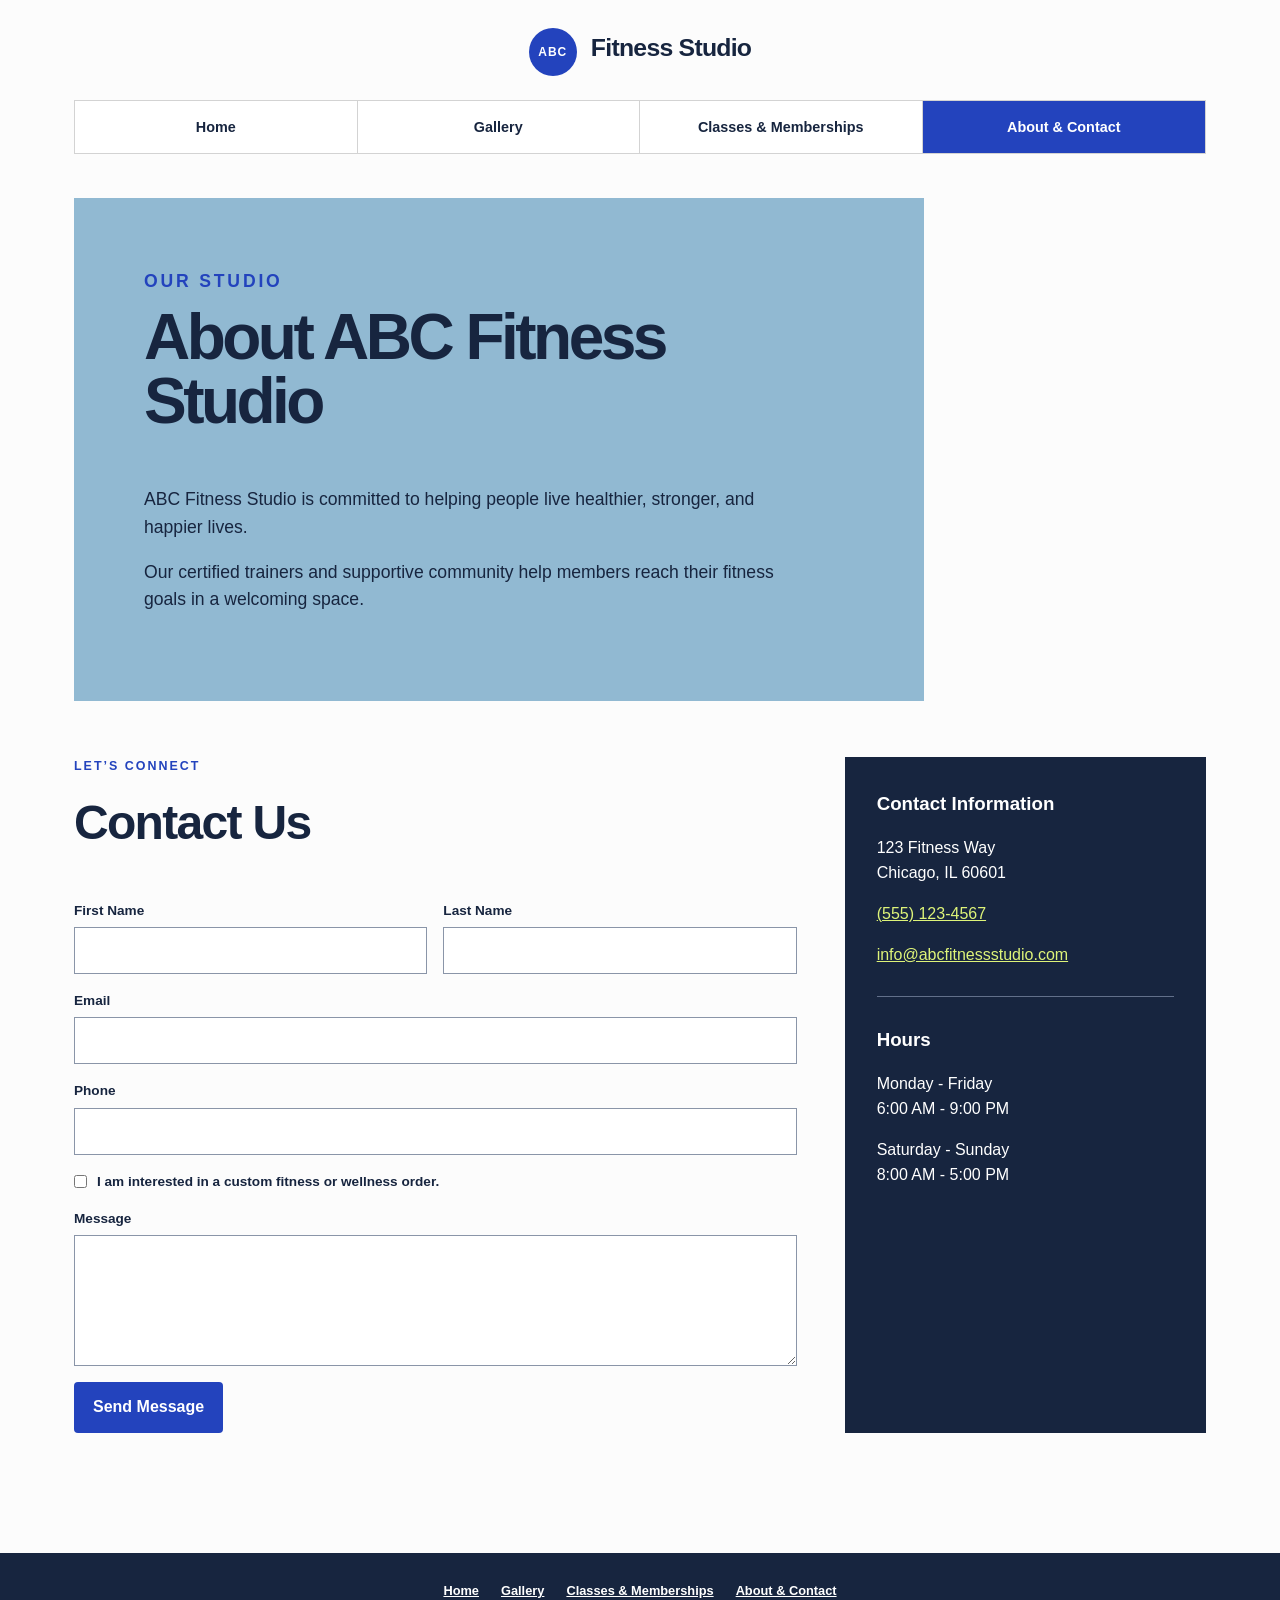
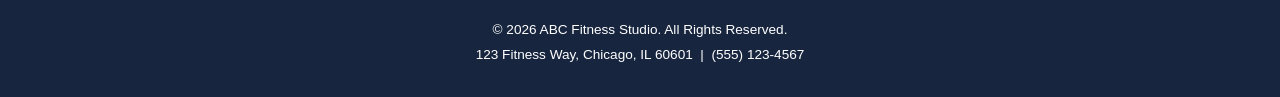
==== about.html @ ac671748 "Refresh deployed gallery assets" ====
<!DOCTYPE html>
<html lang="en">
<head>
    <meta charset="UTF-8">
    <meta name="viewport" content="width=device-width, initial-scale=1.0">
    <title>ABC Fitness Studio | About &amp; Contact</title>
    <link rel="stylesheet" href="css/styles.css?v=20260708-2">
</head>
<body>
<header class="site-header">
    <a class="brand" href="index.html" aria-label="ABC Fitness Studio home"><span class="brand-mark">ABC</span> Fitness Studio</a>
    <nav aria-label="Main navigation"><a href="index.html">Home</a><a href="gallery.html">Gallery</a><a href="memberships.html">Classes &amp; Memberships</a><a class="active" href="about.html">About &amp; Contact</a></nav>
</header>
<main>
    <section class="about-intro">
        <p class="eyebrow">Our studio</p><h1>About ABC Fitness Studio</h1>
        <p>ABC Fitness Studio is committed to helping people live healthier, stronger, and happier lives.</p>
        <p>Our certified trainers and supportive community help members reach their fitness goals in a welcoming space.</p>
    </section>
    <section class="contact-section" aria-labelledby="contact-title">
        <div>
            <p class="eyebrow">Let’s connect</p><h2 id="contact-title">Contact Us</h2>
            <form action="#" method="post">
                <div class="form-row"><label>First Name<input type="text" name="first-name" autocomplete="given-name" required></label><label>Last Name<input type="text" name="last-name" autocomplete="family-name" required></label></div>
                <label>Email<input type="email" name="email" autocomplete="email" required></label>
                <label>Phone<input type="tel" name="phone" autocomplete="tel"></label>
                <label class="checkbox-label"><input type="checkbox" name="custom-order"> I am interested in a custom fitness or wellness order.</label>
                <label>Message<textarea name="message" rows="5" required></textarea></label>
                <button type="submit">Send Message</button>
            </form>
        </div>
        <aside class="contact-card"><h3>Contact Information</h3><p>123 Fitness Way<br>Chicago, IL 60601</p><p><a href="tel:+15551234567">(555) 123-4567</a></p><p><a href="mailto:info@abcfitnessstudio.com">info@abcfitnessstudio.com</a></p><hr><h3>Hours</h3><p>Monday - Friday<br>6:00 AM - 9:00 PM</p><p>Saturday - Sunday<br>8:00 AM - 5:00 PM</p></aside>
    </section>
</main>
<footer><nav class="footer-nav" aria-label="Footer navigation"><a href="index.html">Home</a><a href="gallery.html">Gallery</a><a href="memberships.html">Classes &amp; Memberships</a><a href="about.html">About &amp; Contact</a></nav><p>&copy; 2026 ABC Fitness Studio. All Rights Reserved.</p><p>123 Fitness Way, Chicago, IL 60601 &nbsp;|&nbsp; (555) 123-4567</p></footer>
</body>
</html>
---- css/styles.css ----
:root { --ink:#17253f; --blue:#2343bd; --sky:#91b9d2; --lime:#def479; --paper:#fcfcfc; --line:#d3d3d3; }
* { box-sizing:border-box; }
html { scroll-behavior:smooth; }
body { margin:0; color:var(--ink); background:var(--paper); font-family:Arial, Helvetica, sans-serif; line-height:1.55; }
a { color:inherit; }
.site-header { max-width:1180px; margin:auto; padding:28px 24px 0; }
.brand { display:block; width:max-content; margin:0 auto 24px; text-decoration:none; font-size:1.55rem; font-weight:800; letter-spacing:-.03em; }
.brand-mark { display:inline-grid; place-items:center; width:48px; height:48px; margin-right:8px; color:white; background:var(--blue); border-radius:50%; font-size:.75rem; letter-spacing:.08em; }
nav { display:grid; grid-template-columns:repeat(4,1fr); border:1px solid var(--line); background:white; }
nav a { display:grid; place-items:center; min-height:52px; padding:8px; text-align:center; text-decoration:none; font-size:.9rem; font-weight:700; border-right:1px solid var(--line); }
nav a:last-child { border-right:0; }
nav a:hover, nav a:focus-visible, nav a.active { color:white; background:var(--blue); }
main { max-width:1180px; margin:auto; padding:44px 24px 64px; }
section { margin-bottom:56px; }
h1,h2,h3,p { margin-top:0; }
h1 { font-size:clamp(2.4rem,6vw,5.3rem); line-height:1; letter-spacing:-.055em; }
h2 { font-size:clamp(1.7rem,3vw,2.5rem); letter-spacing:-.035em; }
.eyebrow { margin-bottom:10px; color:var(--blue); font-size:.78rem; font-weight:800; letter-spacing:.16em; text-transform:uppercase; }
.hero { min-height:510px; padding:72px clamp(28px,8vw,100px); background:linear-gradient(135deg,var(--ink),#244474); color:white; border-radius:0 0 80px 0; }
.hero .eyebrow { color:var(--lime); }.hero p { max-width:620px; font-size:1.08rem; }.hero h1 { max-width:800px; }
.button,button { display:inline-block; border:0; border-radius:4px; padding:13px 19px; color:white; background:var(--blue); font:inherit; font-weight:800; text-decoration:none; cursor:pointer; }
.button { margin-top:10px; background:var(--lime); color:var(--ink); }
button:hover,button:focus-visible,.button:hover,.button:focus-visible { filter:brightness(.9); transform:translateY(-1px); }
.section-heading { max-width:650px; margin-bottom:28px; }
.service-grid { display:grid; grid-template-columns:repeat(3,1fr); gap:18px; }
.service-grid article { min-height:210px; padding:26px; background:white; border:1px solid var(--line); border-top:5px solid var(--blue); }
.service-icon { display:block; margin-bottom:28px; color:var(--blue); font-weight:900; }
.gallery-section>p:nth-of-type(2) { max-width:590px; margin-bottom:36px; }
table { width:100%; border-collapse:separate; border-spacing:16px; table-layout:fixed; }
td { padding:24px; vertical-align:top; background:white; border:1px solid var(--line); }
.product-grid td { text-align:center; }.product-grid h2 { font-size:1.05rem; }.product-grid img { width:100%; aspect-ratio:4/3; object-fit:cover; margin:8px 0 16px; background:#eef2f7; }
.class-grid td { text-align:center; }.class-grid h3 { min-height:48px; }.class-grid button { margin-top:12px; }
.memberships-section { padding-top:48px; border-top:1px solid var(--line); }.memberships-section>h2 { text-align:center; }
.plan-grid td { position:relative; padding-bottom:82px; }.plan-grid td:nth-child(2) { border:3px solid var(--blue); }.plan-grid button { position:absolute; bottom:24px; left:24px; right:24px; width:calc(100% - 48px); }.plan-grid li { margin-bottom:8px; }
.benefits { padding:28px; background:var(--lime); }.benefits h2 { font-size:1.5rem; }.benefits ul { columns:2; }
.about-intro { max-width:850px; padding:70px; background:var(--sky); }.about-intro p { max-width:660px; font-size:1.1rem; }.about-intro h1 { font-size:clamp(2.5rem,5vw,4.5rem); }
.contact-section { display:grid; grid-template-columns:2fr 1fr; gap:48px; }.contact-section h2 { font-size:3rem; }
form label { display:block; margin-bottom:16px; font-size:.85rem; font-weight:800; }.form-row { display:grid; grid-template-columns:1fr 1fr; gap:16px; }
input,textarea { display:block; width:100%; margin-top:6px; padding:12px; color:var(--ink); background:white; border:1px solid #8a95a8; font:inherit; }.contact-card { padding:32px; background:var(--ink); color:white; }.contact-card a { color:var(--lime); }.contact-card hr { margin:28px 0; border:0; border-top:1px solid #62708a; }
.checkbox-label { display:flex; align-items:center; gap:10px; }.checkbox-label input { width:auto; margin:0; }
footer { padding:28px 20px; text-align:center; color:white; background:var(--ink); font-size:.85rem; } footer p { margin:4px; }.footer-nav { display:flex; justify-content:center; gap:22px; max-width:720px; margin:0 auto 18px; border:0; background:transparent; }.footer-nav a { min-height:auto; padding:0; border:0; color:white; font-size:.8rem; text-decoration:underline; }.footer-nav a:hover,.footer-nav a:focus-visible { color:var(--lime); background:transparent; }
@media (max-width:760px) {
    .site-header { padding-inline:14px; } nav { grid-template-columns:1fr 1fr; } nav a:nth-child(2) { border-right:0; } nav a:nth-child(-n+2) { border-bottom:1px solid var(--line); }
    main { padding-inline:14px; }.hero { padding:54px 26px; border-radius:0 0 45px 0; }.service-grid { grid-template-columns:1fr 1fr; }
    table,tbody,tr,td { display:block; }.product-grid tr,.class-grid tr { display:grid; grid-template-columns:1fr 1fr; }.product-grid td,.class-grid td { margin:8px; }.plan-grid td { margin-bottom:16px; }
    .contact-section { grid-template-columns:1fr; }.about-intro { padding:42px 25px; }.benefits ul { columns:1; }
    .footer-nav { display:flex; flex-wrap:wrap; grid-template-columns:none; }.footer-nav a,.footer-nav a:nth-child(-n+2) { border:0; }
}
@media (max-width:480px) { .service-grid,.product-grid tr,.class-grid tr,.form-row { grid-template-columns:1fr; } .brand { font-size:1.25rem; } }
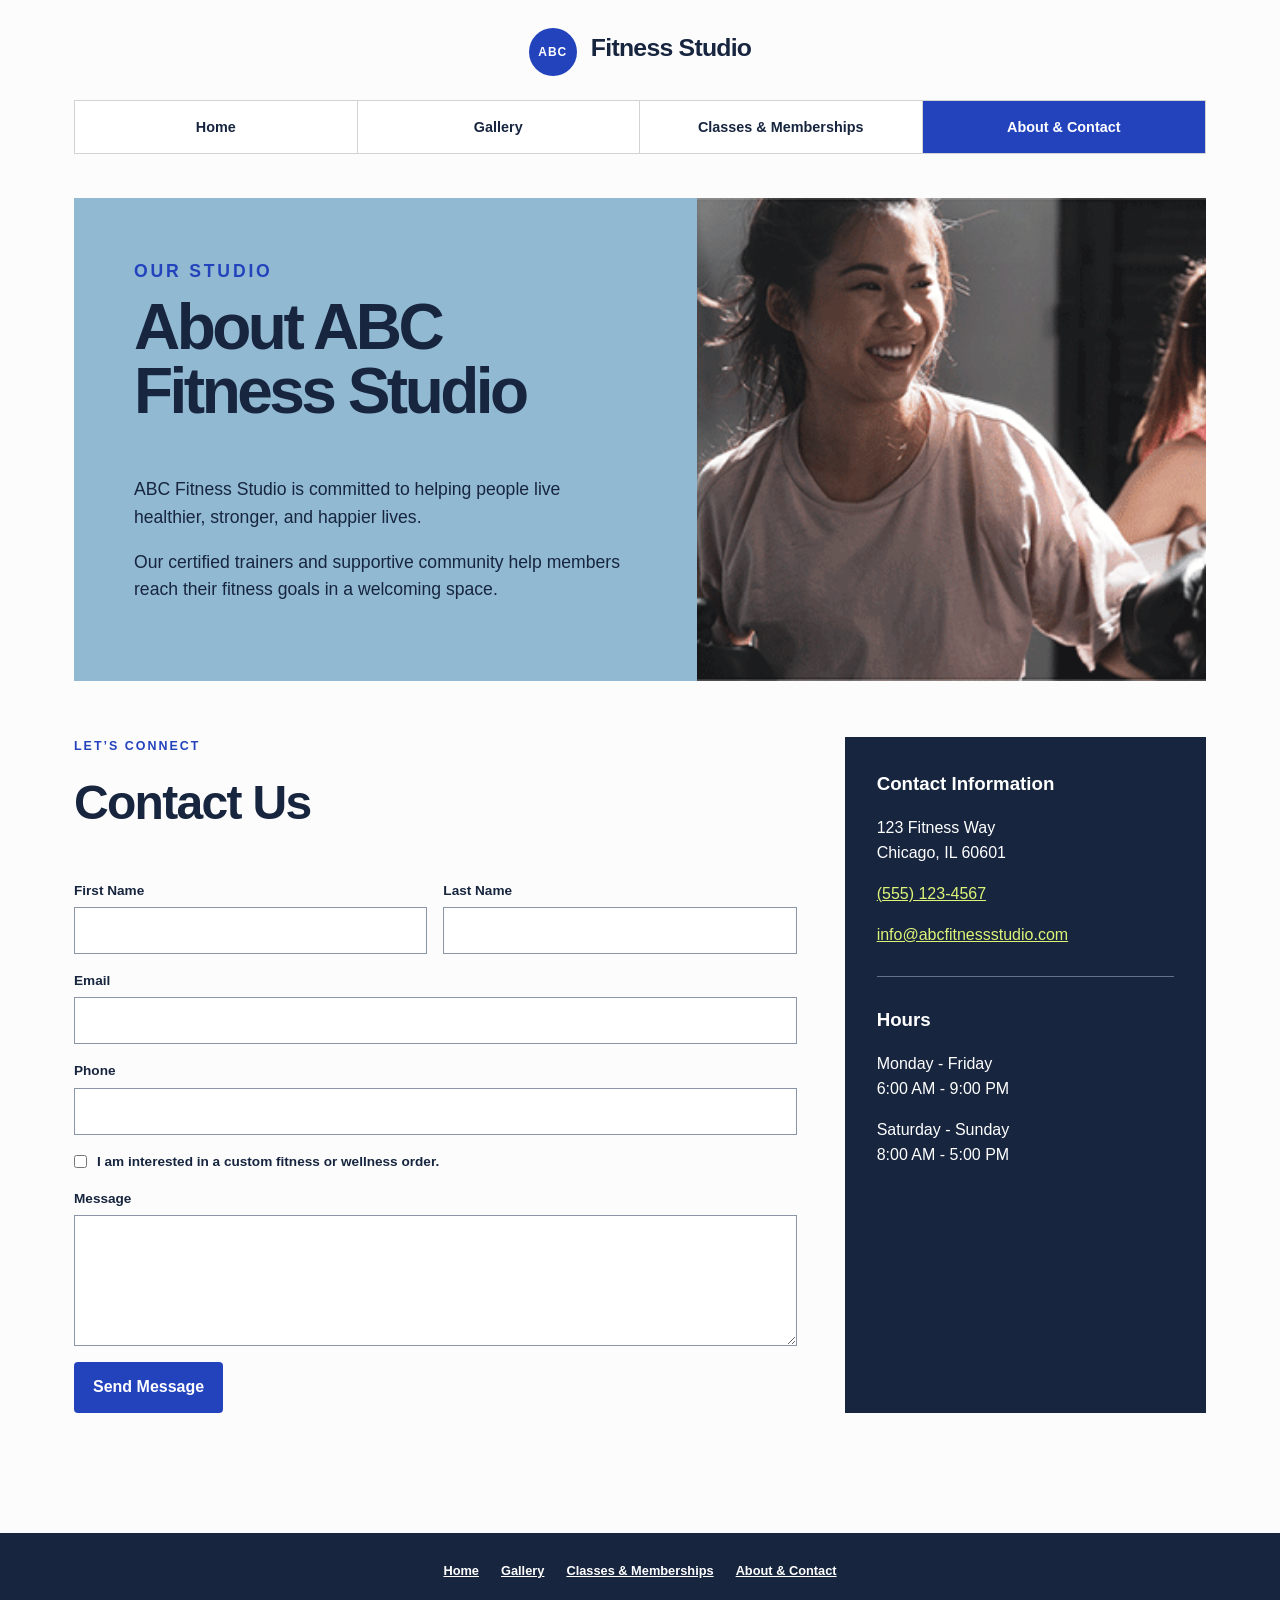
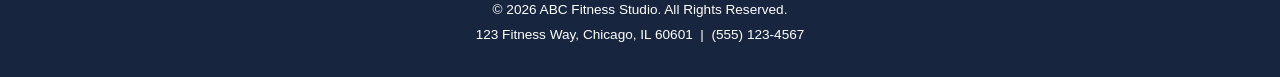
==== commit ffc57fb5: "Add photos across fitness studio pages" ====
--- a/about.html
+++ b/about.html
@@ -4,7 +4,7 @@
     <meta charset="UTF-8">
     <meta name="viewport" content="width=device-width, initial-scale=1.0">
     <title>ABC Fitness Studio | About &amp; Contact</title>
-    <link rel="stylesheet" href="css/styles.css?v=20260708-2">
+    <link rel="stylesheet" href="css/styles.css?v=20260708-3">
 </head>
 <body>
 <header class="site-header">
@@ -13,9 +13,10 @@
 </header>
 <main>
     <section class="about-intro">
-        <p class="eyebrow">Our studio</p><h1>About ABC Fitness Studio</h1>
+        <div><p class="eyebrow">Our studio</p><h1>About ABC Fitness Studio</h1>
         <p>ABC Fitness Studio is committed to helping people live healthier, stronger, and happier lives.</p>
-        <p>Our certified trainers and supportive community help members reach their fitness goals in a welcoming space.</p>
+        <p>Our certified trainers and supportive community help members reach their fitness goals in a welcoming space.</p></div>
+        <img src="images/Client2_GroupKickboxing.png?v=20260708-3" alt="Members enjoying a group kickboxing class">
     </section>
     <section class="contact-section" aria-labelledby="contact-title">
         <div>
--- a/css/styles.css
+++ b/css/styles.css
@@ -23,8 +23,9 @@
 button:hover,button:focus-visible,.button:hover,.button:focus-visible { filter:brightness(.9); transform:translateY(-1px); }
 .section-heading { max-width:650px; margin-bottom:28px; }
 .service-grid { display:grid; grid-template-columns:repeat(3,1fr); gap:18px; }
-.service-grid article { min-height:210px; padding:26px; background:white; border:1px solid var(--line); border-top:5px solid var(--blue); }
-.service-icon { display:block; margin-bottom:28px; color:var(--blue); font-weight:900; }
+.service-grid article { overflow:hidden; min-height:340px; padding:0; background:white; border:1px solid var(--line); border-top:5px solid var(--blue); }
+.service-grid article>img { display:block; width:100%; height:180px; object-fit:cover; }.service-copy { padding:22px 24px; }
+.service-icon { display:block; margin-bottom:10px; color:var(--blue); font-weight:900; }
 .gallery-section>p:nth-of-type(2) { max-width:590px; margin-bottom:36px; }
 table { width:100%; border-collapse:separate; border-spacing:16px; table-layout:fixed; }
 td { padding:24px; vertical-align:top; background:white; border:1px solid var(--line); }
@@ -33,7 +34,8 @@
 .memberships-section { padding-top:48px; border-top:1px solid var(--line); }.memberships-section>h2 { text-align:center; }
 .plan-grid td { position:relative; padding-bottom:82px; }.plan-grid td:nth-child(2) { border:3px solid var(--blue); }.plan-grid button { position:absolute; bottom:24px; left:24px; right:24px; width:calc(100% - 48px); }.plan-grid li { margin-bottom:8px; }
 .benefits { padding:28px; background:var(--lime); }.benefits h2 { font-size:1.5rem; }.benefits ul { columns:2; }
-.about-intro { max-width:850px; padding:70px; background:var(--sky); }.about-intro p { max-width:660px; font-size:1.1rem; }.about-intro h1 { font-size:clamp(2.5rem,5vw,4.5rem); }
+.page-banner { display:grid; grid-template-columns:1.05fr 1fr; align-items:center; overflow:hidden; margin-bottom:38px; color:white; background:var(--ink); }.page-banner img { display:block; width:100%; min-height:360px; height:100%; object-fit:cover; }.page-banner div { padding:44px; }.page-banner h1 { margin-bottom:18px; }.page-banner .eyebrow { color:var(--lime); }
+.about-intro { display:grid; grid-template-columns:1.1fr .9fr; max-width:none; padding:0; background:var(--sky); }.about-intro>div { padding:60px; }.about-intro>img { width:100%; height:100%; min-height:460px; object-fit:cover; }.about-intro p { max-width:660px; font-size:1.1rem; }.about-intro h1 { font-size:clamp(2.5rem,5vw,4.5rem); }
 .contact-section { display:grid; grid-template-columns:2fr 1fr; gap:48px; }.contact-section h2 { font-size:3rem; }
 form label { display:block; margin-bottom:16px; font-size:.85rem; font-weight:800; }.form-row { display:grid; grid-template-columns:1fr 1fr; gap:16px; }
 input,textarea { display:block; width:100%; margin-top:6px; padding:12px; color:var(--ink); background:white; border:1px solid #8a95a8; font:inherit; }.contact-card { padding:32px; background:var(--ink); color:white; }.contact-card a { color:var(--lime); }.contact-card hr { margin:28px 0; border:0; border-top:1px solid #62708a; }
@@ -43,7 +45,7 @@
     .site-header { padding-inline:14px; } nav { grid-template-columns:1fr 1fr; } nav a:nth-child(2) { border-right:0; } nav a:nth-child(-n+2) { border-bottom:1px solid var(--line); }
     main { padding-inline:14px; }.hero { padding:54px 26px; border-radius:0 0 45px 0; }.service-grid { grid-template-columns:1fr 1fr; }
     table,tbody,tr,td { display:block; }.product-grid tr,.class-grid tr { display:grid; grid-template-columns:1fr 1fr; }.product-grid td,.class-grid td { margin:8px; }.plan-grid td { margin-bottom:16px; }
-    .contact-section { grid-template-columns:1fr; }.about-intro { padding:42px 25px; }.benefits ul { columns:1; }
+    .contact-section,.page-banner,.about-intro { grid-template-columns:1fr; }.page-banner img { min-height:260px; }.page-banner div { padding:32px 26px; }.about-intro>div { padding:42px 25px; }.about-intro>img { min-height:300px; }.benefits ul { columns:1; }
     .footer-nav { display:flex; flex-wrap:wrap; grid-template-columns:none; }.footer-nav a,.footer-nav a:nth-child(-n+2) { border:0; }
 }
 @media (max-width:480px) { .service-grid,.product-grid tr,.class-grid tr,.form-row { grid-template-columns:1fr; } .brand { font-size:1.25rem; } }
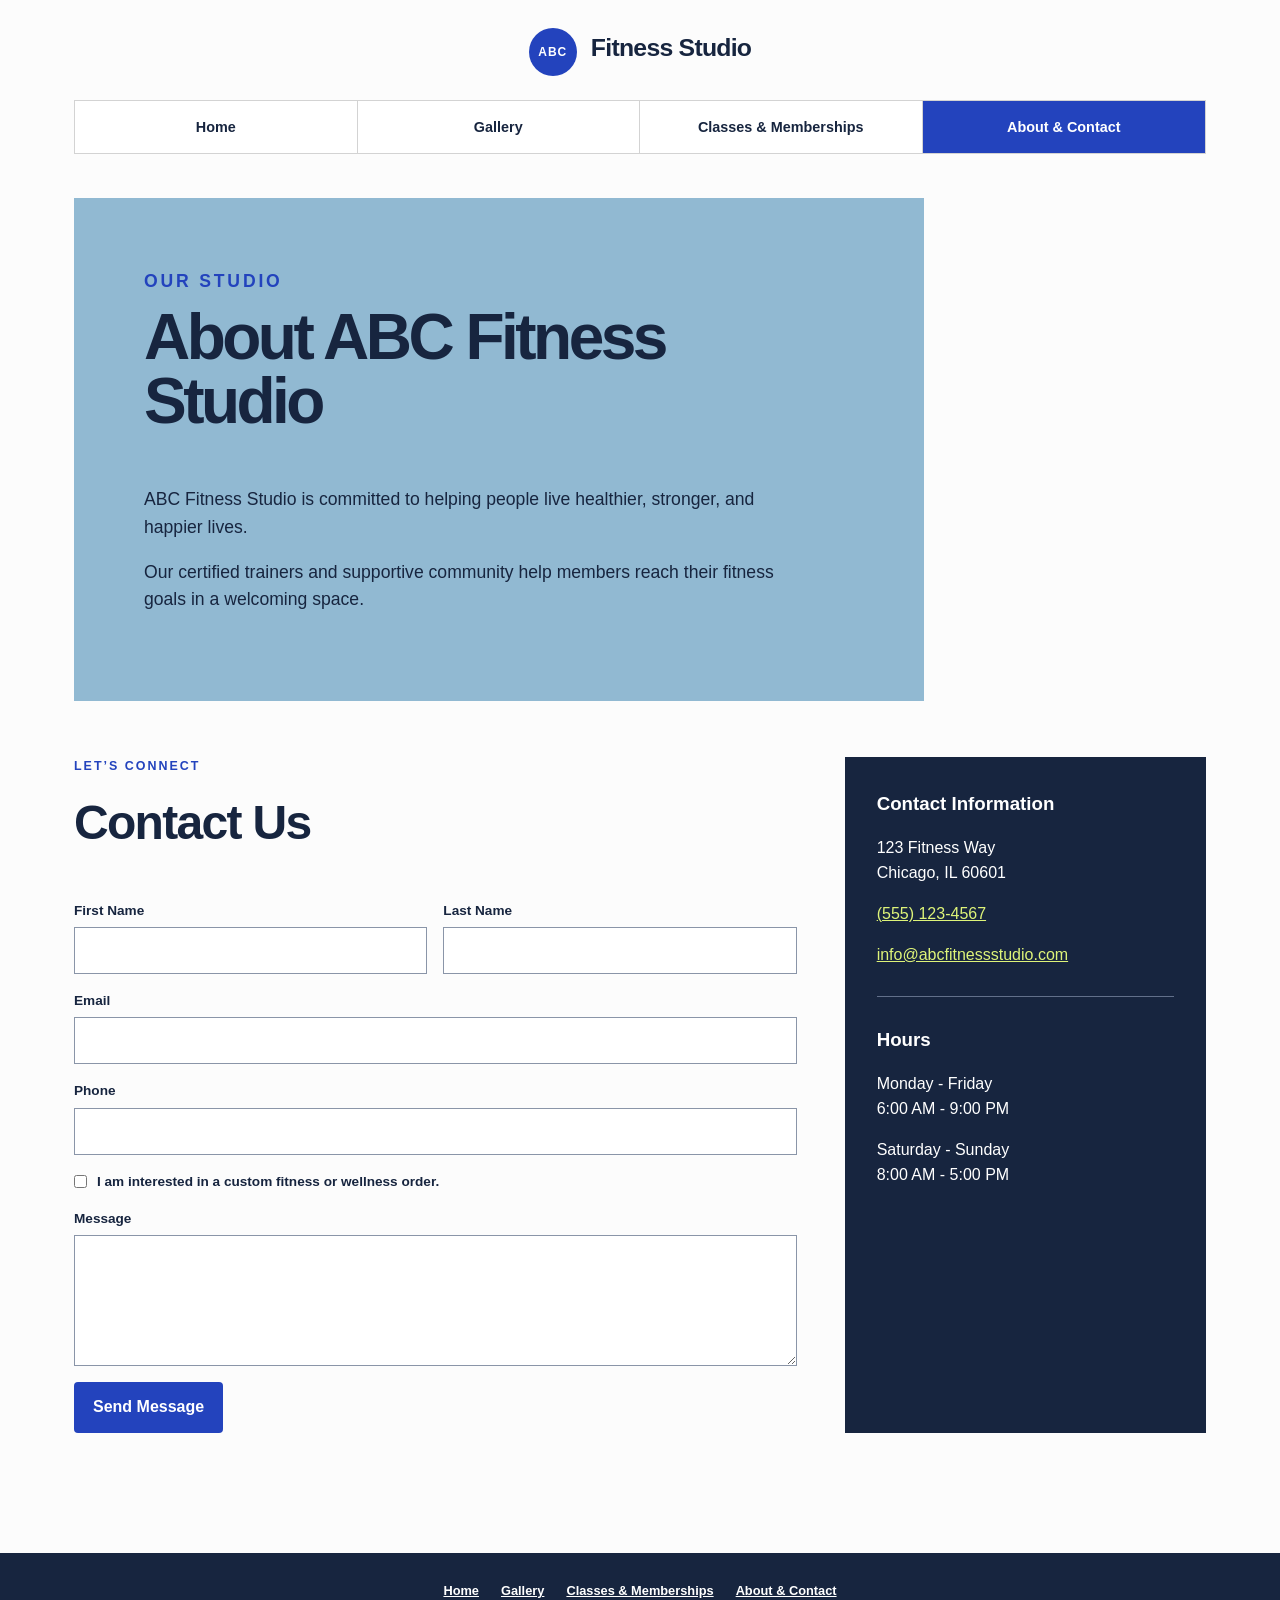
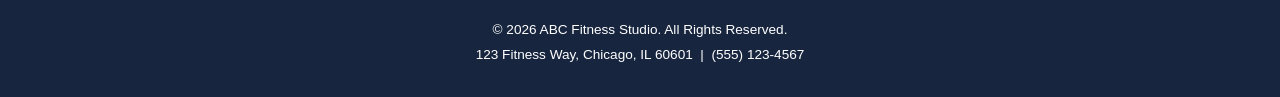
==== commit 228de313: "Focus Sophia images in gallery" ====
--- a/about.html
+++ b/about.html
@@ -4,7 +4,7 @@
     <meta charset="UTF-8">
     <meta name="viewport" content="width=device-width, initial-scale=1.0">
     <title>ABC Fitness Studio | About &amp; Contact</title>
-    <link rel="stylesheet" href="css/styles.css?v=20260708-3">
+    <link rel="stylesheet" href="css/styles.css?v=20260708-4">
 </head>
 <body>
 <header class="site-header">
@@ -13,10 +13,9 @@
 </header>
 <main>
     <section class="about-intro">
-        <div><p class="eyebrow">Our studio</p><h1>About ABC Fitness Studio</h1>
+        <p class="eyebrow">Our studio</p><h1>About ABC Fitness Studio</h1>
         <p>ABC Fitness Studio is committed to helping people live healthier, stronger, and happier lives.</p>
-        <p>Our certified trainers and supportive community help members reach their fitness goals in a welcoming space.</p></div>
-        <img src="images/Client2_GroupKickboxing.png?v=20260708-3" alt="Members enjoying a group kickboxing class">
+        <p>Our certified trainers and supportive community help members reach their fitness goals in a welcoming space.</p>
     </section>
     <section class="contact-section" aria-labelledby="contact-title">
         <div>
--- a/css/styles.css
+++ b/css/styles.css
@@ -23,19 +23,18 @@
 button:hover,button:focus-visible,.button:hover,.button:focus-visible { filter:brightness(.9); transform:translateY(-1px); }
 .section-heading { max-width:650px; margin-bottom:28px; }
 .service-grid { display:grid; grid-template-columns:repeat(3,1fr); gap:18px; }
-.service-grid article { overflow:hidden; min-height:340px; padding:0; background:white; border:1px solid var(--line); border-top:5px solid var(--blue); }
-.service-grid article>img { display:block; width:100%; height:180px; object-fit:cover; }.service-copy { padding:22px 24px; }
-.service-icon { display:block; margin-bottom:10px; color:var(--blue); font-weight:900; }
-.gallery-section>p:nth-of-type(2) { max-width:590px; margin-bottom:36px; }
+.service-grid article { min-height:210px; padding:26px; background:white; border:1px solid var(--line); border-top:5px solid var(--blue); }
+.service-icon { display:block; margin-bottom:28px; color:var(--blue); font-weight:900; }
+.gallery-section>p { max-width:700px; margin-bottom:24px; }
 table { width:100%; border-collapse:separate; border-spacing:16px; table-layout:fixed; }
 td { padding:24px; vertical-align:top; background:white; border:1px solid var(--line); }
-.product-grid td { text-align:center; }.product-grid h2 { font-size:1.05rem; }.product-grid img { width:100%; aspect-ratio:4/3; object-fit:cover; margin:8px 0 16px; background:#eef2f7; }
+.gallery-intro { max-width:900px; margin:26px 0 38px; padding:28px 32px; background:var(--lime); border-left:6px solid var(--blue); }.gallery-intro h2 { margin-bottom:12px; font-size:1.7rem; }.gallery-intro p:last-child { margin-bottom:0; }
+.product-grid td { text-align:center; }.product-grid h2 { font-size:1.05rem; }.product-grid img { width:100%; aspect-ratio:4/3; object-fit:cover; margin:8px 0 16px; background:#eef2f7; }.item-description { min-height:72px; color:#536078; font-size:.92rem; }
 .class-grid td { text-align:center; }.class-grid h3 { min-height:48px; }.class-grid button { margin-top:12px; }
 .memberships-section { padding-top:48px; border-top:1px solid var(--line); }.memberships-section>h2 { text-align:center; }
 .plan-grid td { position:relative; padding-bottom:82px; }.plan-grid td:nth-child(2) { border:3px solid var(--blue); }.plan-grid button { position:absolute; bottom:24px; left:24px; right:24px; width:calc(100% - 48px); }.plan-grid li { margin-bottom:8px; }
 .benefits { padding:28px; background:var(--lime); }.benefits h2 { font-size:1.5rem; }.benefits ul { columns:2; }
-.page-banner { display:grid; grid-template-columns:1.05fr 1fr; align-items:center; overflow:hidden; margin-bottom:38px; color:white; background:var(--ink); }.page-banner img { display:block; width:100%; min-height:360px; height:100%; object-fit:cover; }.page-banner div { padding:44px; }.page-banner h1 { margin-bottom:18px; }.page-banner .eyebrow { color:var(--lime); }
-.about-intro { display:grid; grid-template-columns:1.1fr .9fr; max-width:none; padding:0; background:var(--sky); }.about-intro>div { padding:60px; }.about-intro>img { width:100%; height:100%; min-height:460px; object-fit:cover; }.about-intro p { max-width:660px; font-size:1.1rem; }.about-intro h1 { font-size:clamp(2.5rem,5vw,4.5rem); }
+.about-intro { max-width:850px; padding:70px; background:var(--sky); }.about-intro p { max-width:660px; font-size:1.1rem; }.about-intro h1 { font-size:clamp(2.5rem,5vw,4.5rem); }
 .contact-section { display:grid; grid-template-columns:2fr 1fr; gap:48px; }.contact-section h2 { font-size:3rem; }
 form label { display:block; margin-bottom:16px; font-size:.85rem; font-weight:800; }.form-row { display:grid; grid-template-columns:1fr 1fr; gap:16px; }
 input,textarea { display:block; width:100%; margin-top:6px; padding:12px; color:var(--ink); background:white; border:1px solid #8a95a8; font:inherit; }.contact-card { padding:32px; background:var(--ink); color:white; }.contact-card a { color:var(--lime); }.contact-card hr { margin:28px 0; border:0; border-top:1px solid #62708a; }
@@ -45,7 +44,7 @@
     .site-header { padding-inline:14px; } nav { grid-template-columns:1fr 1fr; } nav a:nth-child(2) { border-right:0; } nav a:nth-child(-n+2) { border-bottom:1px solid var(--line); }
     main { padding-inline:14px; }.hero { padding:54px 26px; border-radius:0 0 45px 0; }.service-grid { grid-template-columns:1fr 1fr; }
     table,tbody,tr,td { display:block; }.product-grid tr,.class-grid tr { display:grid; grid-template-columns:1fr 1fr; }.product-grid td,.class-grid td { margin:8px; }.plan-grid td { margin-bottom:16px; }
-    .contact-section,.page-banner,.about-intro { grid-template-columns:1fr; }.page-banner img { min-height:260px; }.page-banner div { padding:32px 26px; }.about-intro>div { padding:42px 25px; }.about-intro>img { min-height:300px; }.benefits ul { columns:1; }
+    .contact-section { grid-template-columns:1fr; }.about-intro { padding:42px 25px; }.benefits ul { columns:1; }
     .footer-nav { display:flex; flex-wrap:wrap; grid-template-columns:none; }.footer-nav a,.footer-nav a:nth-child(-n+2) { border:0; }
 }
 @media (max-width:480px) { .service-grid,.product-grid tr,.class-grid tr,.form-row { grid-template-columns:1fr; } .brand { font-size:1.25rem; } }
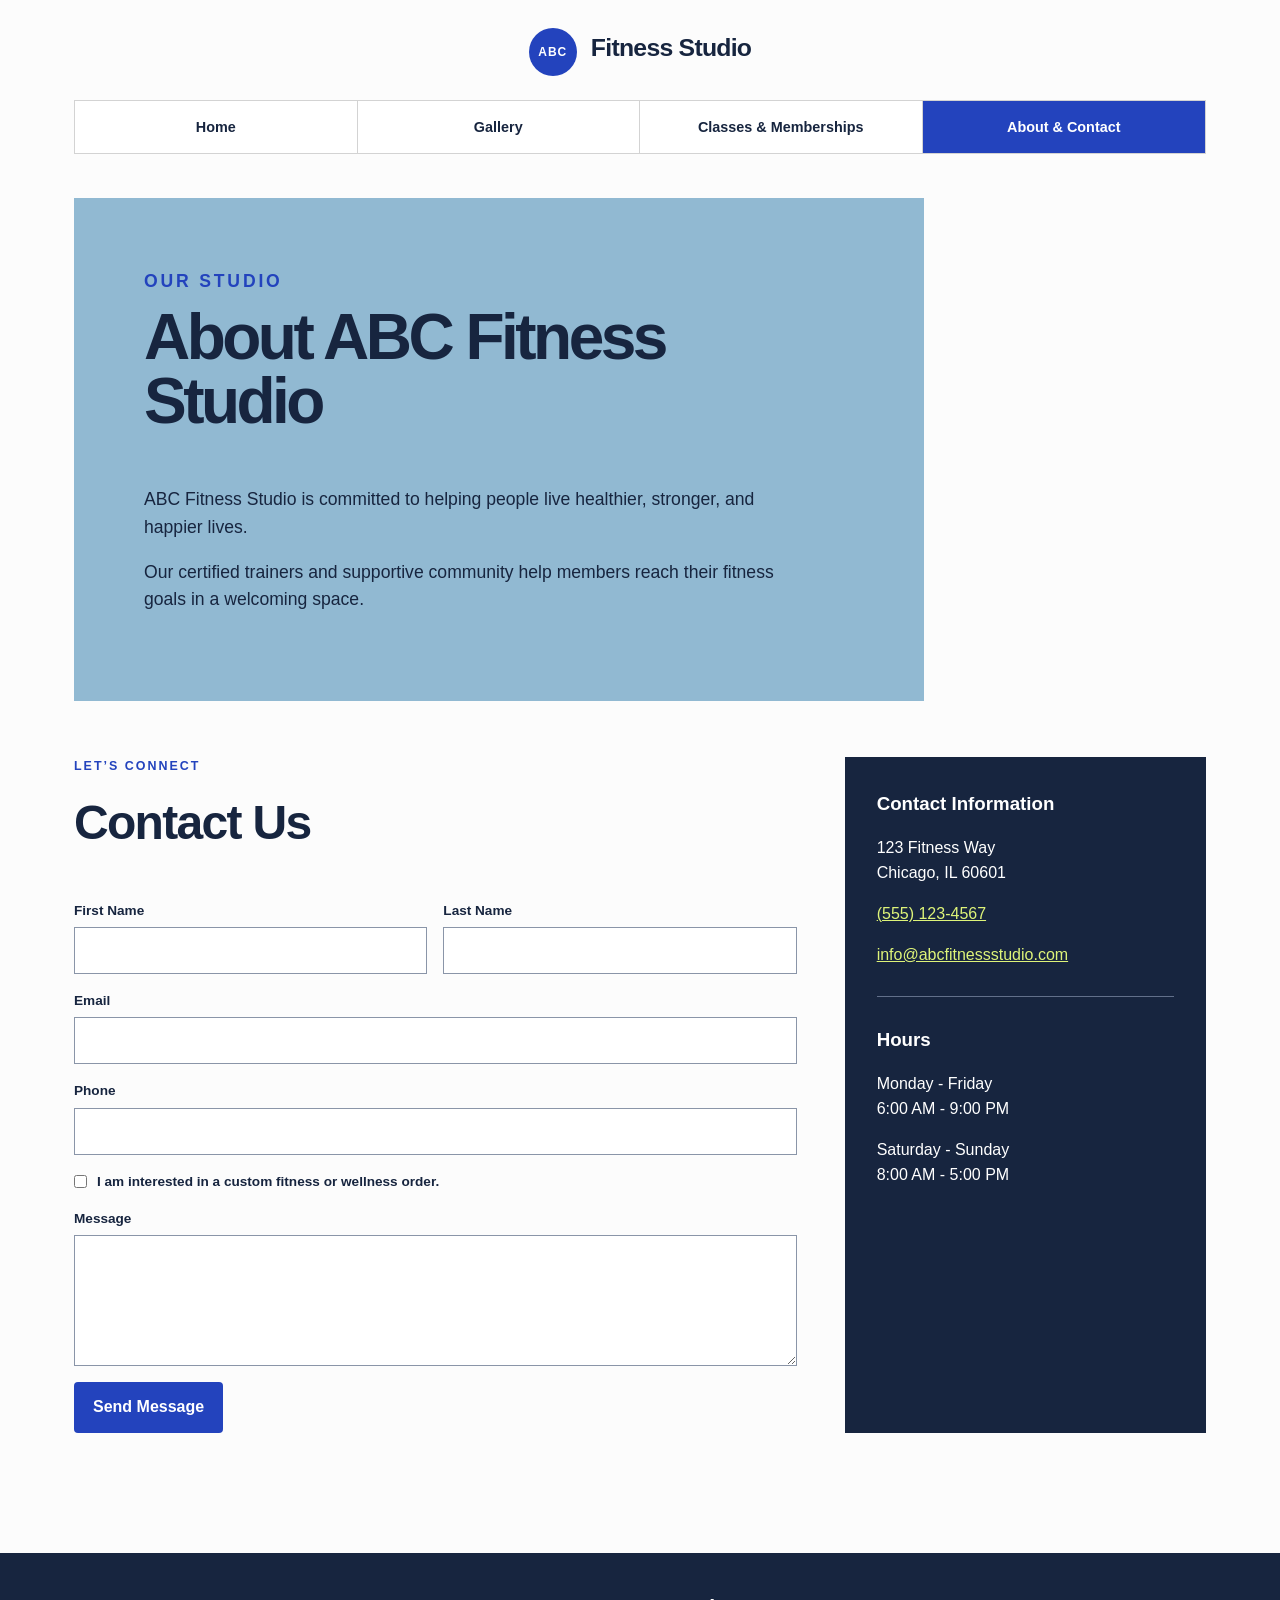
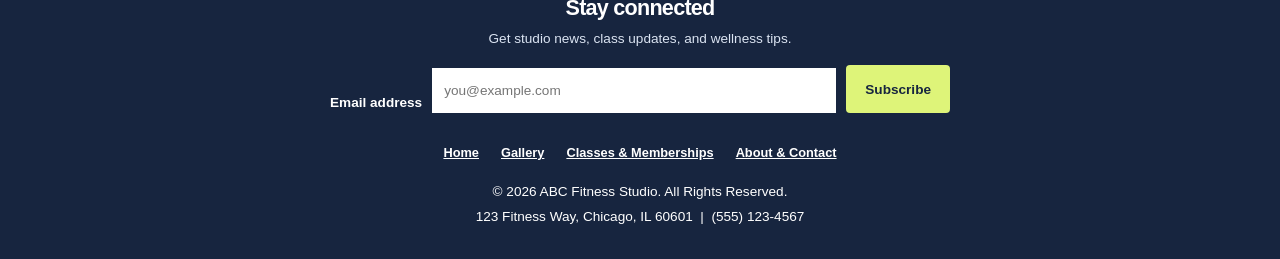
==== commit 548ba3c8: "Implement Touchstone 3.1 JavaScript alerts" ====
--- a/about.html
+++ b/about.html
@@ -5,6 +5,7 @@
     <meta name="viewport" content="width=device-width, initial-scale=1.0">
     <title>ABC Fitness Studio | About &amp; Contact</title>
     <link rel="stylesheet" href="css/styles.css?v=20260708-4">
+    <script src="js/script.js?v=20260708-1" defer></script>
 </head>
 <body>
 <header class="site-header">
@@ -20,7 +21,7 @@
     <section class="contact-section" aria-labelledby="contact-title">
         <div>
             <p class="eyebrow">Let’s connect</p><h2 id="contact-title">Contact Us</h2>
-            <form action="#" method="post">
+            <form id="contact-form" action="#" method="post">
                 <div class="form-row"><label>First Name<input type="text" name="first-name" autocomplete="given-name" required></label><label>Last Name<input type="text" name="last-name" autocomplete="family-name" required></label></div>
                 <label>Email<input type="email" name="email" autocomplete="email" required></label>
                 <label>Phone<input type="tel" name="phone" autocomplete="tel"></label>
@@ -32,6 +33,6 @@
         <aside class="contact-card"><h3>Contact Information</h3><p>123 Fitness Way<br>Chicago, IL 60601</p><p><a href="tel:+15551234567">(555) 123-4567</a></p><p><a href="mailto:info@abcfitnessstudio.com">info@abcfitnessstudio.com</a></p><hr><h3>Hours</h3><p>Monday - Friday<br>6:00 AM - 9:00 PM</p><p>Saturday - Sunday<br>8:00 AM - 5:00 PM</p></aside>
     </section>
 </main>
-<footer><nav class="footer-nav" aria-label="Footer navigation"><a href="index.html">Home</a><a href="gallery.html">Gallery</a><a href="memberships.html">Classes &amp; Memberships</a><a href="about.html">About &amp; Contact</a></nav><p>&copy; 2026 ABC Fitness Studio. All Rights Reserved.</p><p>123 Fitness Way, Chicago, IL 60601 &nbsp;|&nbsp; (555) 123-4567</p></footer>
+<footer><div class="subscribe"><h2>Stay connected</h2><p>Get studio news, class updates, and wellness tips.</p><div class="subscribe-controls"><label for="subscribe-email-about">Email address</label><input id="subscribe-email-about" type="email" placeholder="you@example.com"><button class="subscribe-button" type="button">Subscribe</button></div></div><nav class="footer-nav" aria-label="Footer navigation"><a href="index.html">Home</a><a href="gallery.html">Gallery</a><a href="memberships.html">Classes &amp; Memberships</a><a href="about.html">About &amp; Contact</a></nav><p>&copy; 2026 ABC Fitness Studio. All Rights Reserved.</p><p>123 Fitness Way, Chicago, IL 60601 &nbsp;|&nbsp; (555) 123-4567</p></footer>
 </body>
 </html>
--- a/css/styles.css
+++ b/css/styles.css
@@ -29,6 +29,7 @@
 table { width:100%; border-collapse:separate; border-spacing:16px; table-layout:fixed; }
 td { padding:24px; vertical-align:top; background:white; border:1px solid var(--line); }
 .gallery-intro { max-width:900px; margin:26px 0 38px; padding:28px 32px; background:var(--lime); border-left:6px solid var(--blue); }.gallery-intro h2 { margin-bottom:12px; font-size:1.7rem; }.gallery-intro p:last-child { margin-bottom:0; }
+.cart-actions { display:flex; justify-content:flex-end; gap:12px; margin:0 16px 8px; }.cart-actions #clear-cart { color:var(--ink); background:var(--sky); }.cart-actions #process-order { color:var(--ink); background:var(--lime); }
 .product-grid td { text-align:center; }.product-grid h2 { font-size:1.05rem; }.product-grid img { width:100%; aspect-ratio:4/3; object-fit:cover; margin:8px 0 16px; background:#eef2f7; }.item-description { min-height:72px; color:#536078; font-size:.92rem; }
 .class-grid td { text-align:center; }.class-grid h3 { min-height:48px; }.class-grid button { margin-top:12px; }
 .memberships-section { padding-top:48px; border-top:1px solid var(--line); }.memberships-section>h2 { text-align:center; }
@@ -39,12 +40,12 @@
 form label { display:block; margin-bottom:16px; font-size:.85rem; font-weight:800; }.form-row { display:grid; grid-template-columns:1fr 1fr; gap:16px; }
 input,textarea { display:block; width:100%; margin-top:6px; padding:12px; color:var(--ink); background:white; border:1px solid #8a95a8; font:inherit; }.contact-card { padding:32px; background:var(--ink); color:white; }.contact-card a { color:var(--lime); }.contact-card hr { margin:28px 0; border:0; border-top:1px solid #62708a; }
 .checkbox-label { display:flex; align-items:center; gap:10px; }.checkbox-label input { width:auto; margin:0; }
-footer { padding:28px 20px; text-align:center; color:white; background:var(--ink); font-size:.85rem; } footer p { margin:4px; }.footer-nav { display:flex; justify-content:center; gap:22px; max-width:720px; margin:0 auto 18px; border:0; background:transparent; }.footer-nav a { min-height:auto; padding:0; border:0; color:white; font-size:.8rem; text-decoration:underline; }.footer-nav a:hover,.footer-nav a:focus-visible { color:var(--lime); background:transparent; }
+footer { padding:38px 20px 28px; text-align:center; color:white; background:var(--ink); font-size:.85rem; } footer p { margin:4px; }.subscribe { max-width:620px; margin:0 auto 30px; }.subscribe h2 { margin-bottom:4px; color:white; font-size:1.35rem; }.subscribe>p { margin-bottom:14px; color:#dbe4f2; }.subscribe-controls { display:grid; grid-template-columns:auto minmax(190px,1fr) auto; align-items:end; gap:10px; }.subscribe-controls label { text-align:left; font-weight:700; }.subscribe-controls input { margin:5px 0 0; border:0; }.subscribe-controls button { min-height:48px; color:var(--ink); background:var(--lime); }.footer-nav { display:flex; justify-content:center; gap:22px; max-width:720px; margin:0 auto 18px; border:0; background:transparent; }.footer-nav a { min-height:auto; padding:0; border:0; color:white; font-size:.8rem; text-decoration:underline; }.footer-nav a:hover,.footer-nav a:focus-visible { color:var(--lime); background:transparent; }
 @media (max-width:760px) {
     .site-header { padding-inline:14px; } nav { grid-template-columns:1fr 1fr; } nav a:nth-child(2) { border-right:0; } nav a:nth-child(-n+2) { border-bottom:1px solid var(--line); }
     main { padding-inline:14px; }.hero { padding:54px 26px; border-radius:0 0 45px 0; }.service-grid { grid-template-columns:1fr 1fr; }
     table,tbody,tr,td { display:block; }.product-grid tr,.class-grid tr { display:grid; grid-template-columns:1fr 1fr; }.product-grid td,.class-grid td { margin:8px; }.plan-grid td { margin-bottom:16px; }
     .contact-section { grid-template-columns:1fr; }.about-intro { padding:42px 25px; }.benefits ul { columns:1; }
-    .footer-nav { display:flex; flex-wrap:wrap; grid-template-columns:none; }.footer-nav a,.footer-nav a:nth-child(-n+2) { border:0; }
+    .subscribe-controls { grid-template-columns:1fr; }.subscribe-controls button { width:100%; }.footer-nav { display:flex; flex-wrap:wrap; grid-template-columns:none; }.footer-nav a,.footer-nav a:nth-child(-n+2) { border:0; }
 }
 @media (max-width:480px) { .service-grid,.product-grid tr,.class-grid tr,.form-row { grid-template-columns:1fr; } .brand { font-size:1.25rem; } }
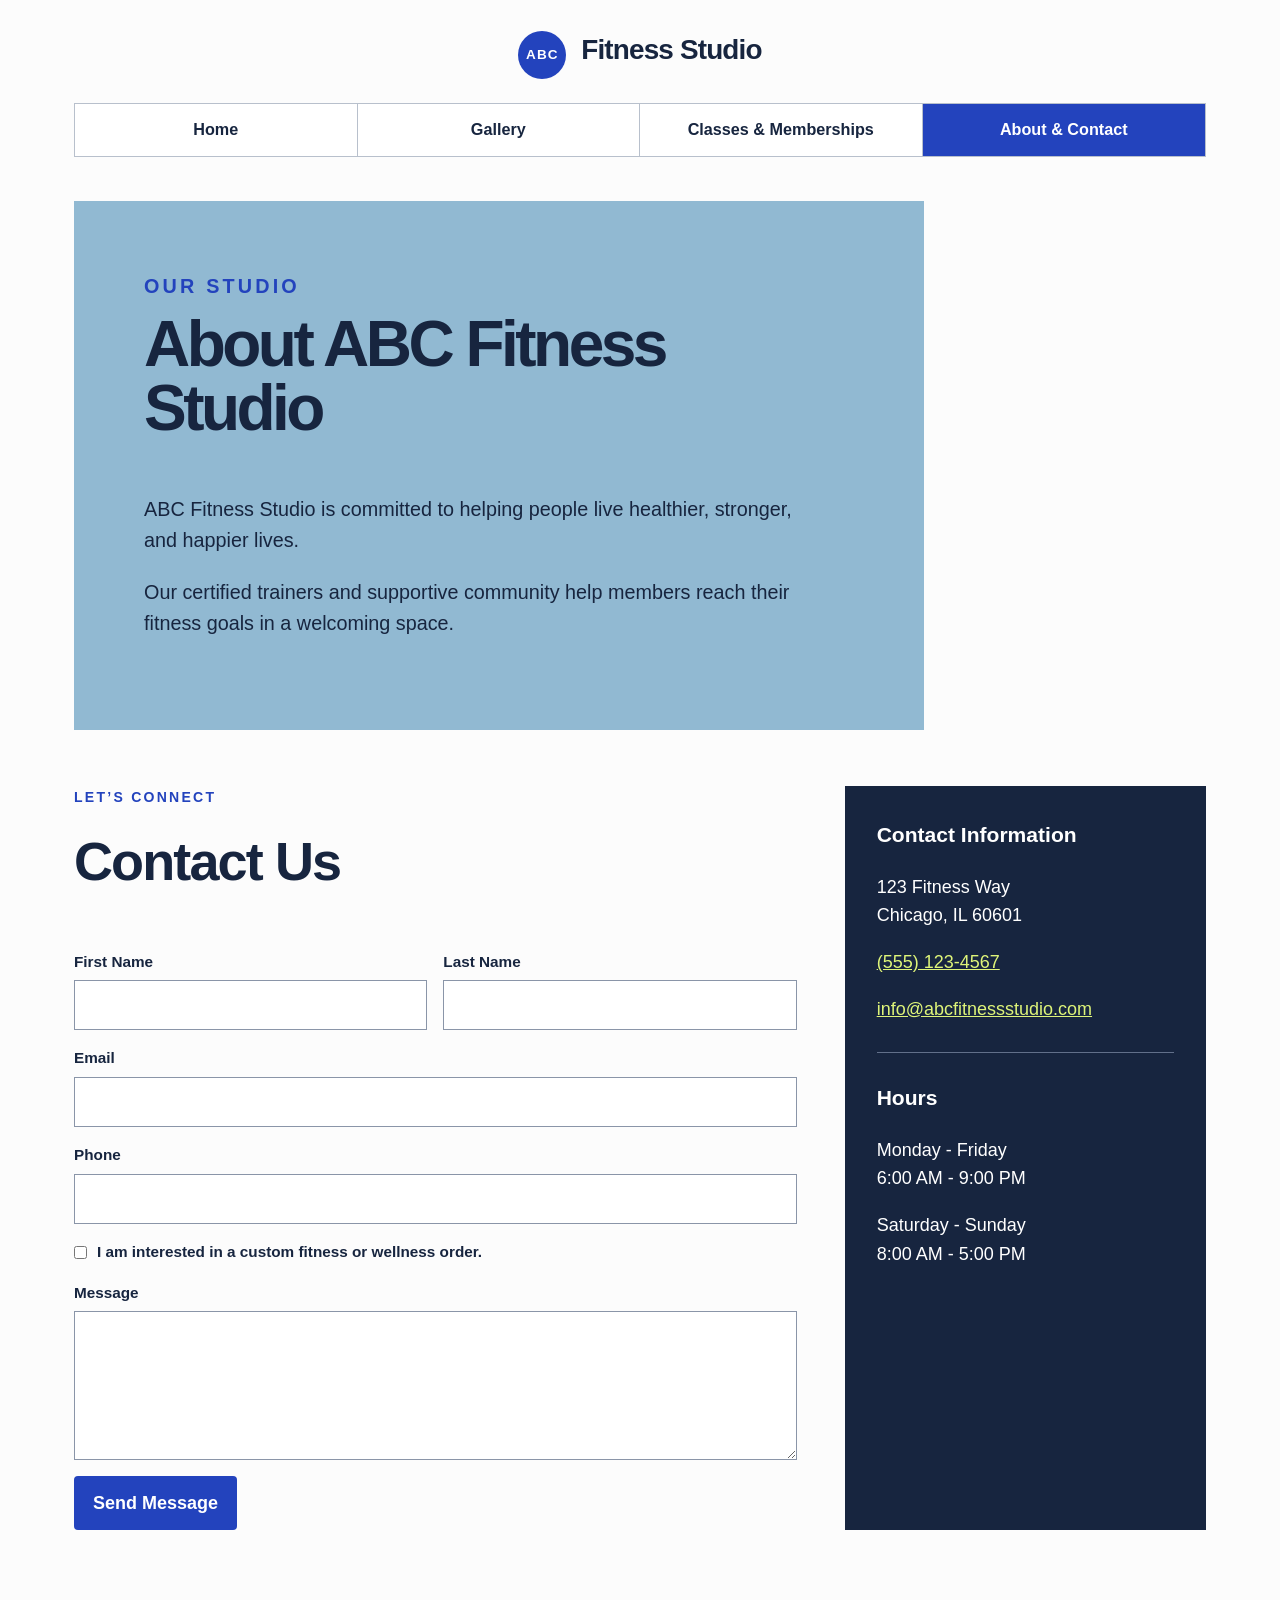
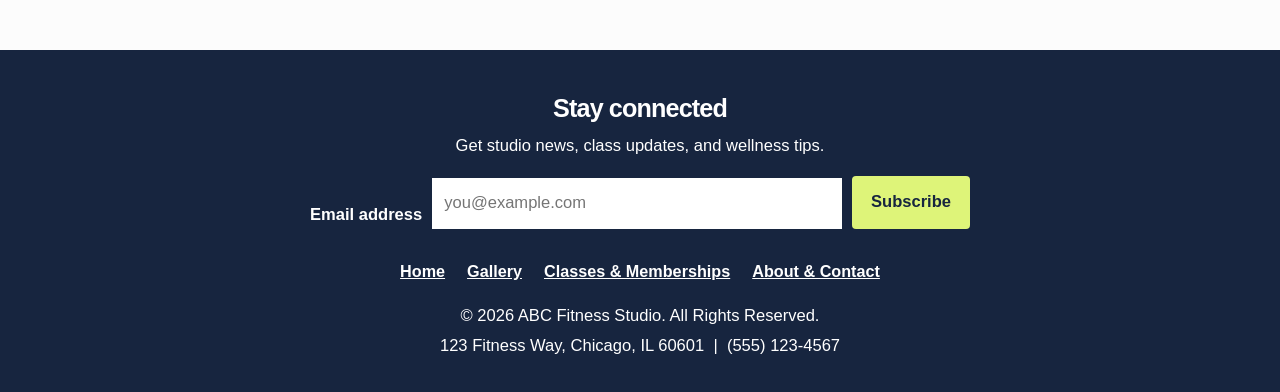
==== commit f7fe08f7: "Improve site readability and contrast" ====
--- a/about.html
+++ b/about.html
@@ -3,8 +3,9 @@
 <head>
     <meta charset="UTF-8">
     <meta name="viewport" content="width=device-width, initial-scale=1.0">
+    <meta name="color-scheme" content="light only">
     <title>ABC Fitness Studio | About &amp; Contact</title>
-    <link rel="stylesheet" href="css/styles.css?v=20260708-4">
+    <link rel="stylesheet" href="css/styles.css?v=20260708-5">
     <script src="js/script.js?v=20260708-1" defer></script>
 </head>
 <body>
--- a/css/styles.css
+++ b/css/styles.css
@@ -1,7 +1,7 @@
-:root { --ink:#17253f; --blue:#2343bd; --sky:#91b9d2; --lime:#def479; --paper:#fcfcfc; --line:#d3d3d3; }
+:root { color-scheme:only light; --ink:#17253f; --blue:#2343bd; --sky:#91b9d2; --lime:#def479; --paper:#fcfcfc; --line:#b8c0cc; }
 * { box-sizing:border-box; }
-html { scroll-behavior:smooth; }
-body { margin:0; color:var(--ink); background:var(--paper); font-family:Arial, Helvetica, sans-serif; line-height:1.55; }
+html { scroll-behavior:smooth; font-size:18px; background:var(--paper); }
+body { margin:0; color:var(--ink); background:var(--paper); font-family:Arial, Helvetica, sans-serif; line-height:1.6; text-rendering:optimizeLegibility; }
 a { color:inherit; }
 .site-header { max-width:1180px; margin:auto; padding:28px 24px 0; }
 .brand { display:block; width:max-content; margin:0 auto 24px; text-decoration:none; font-size:1.55rem; font-weight:800; letter-spacing:-.03em; }
@@ -30,7 +30,7 @@
 td { padding:24px; vertical-align:top; background:white; border:1px solid var(--line); }
 .gallery-intro { max-width:900px; margin:26px 0 38px; padding:28px 32px; background:var(--lime); border-left:6px solid var(--blue); }.gallery-intro h2 { margin-bottom:12px; font-size:1.7rem; }.gallery-intro p:last-child { margin-bottom:0; }
 .cart-actions { display:flex; justify-content:flex-end; gap:12px; margin:0 16px 8px; }.cart-actions #clear-cart { color:var(--ink); background:var(--sky); }.cart-actions #process-order { color:var(--ink); background:var(--lime); }
-.product-grid td { text-align:center; }.product-grid h2 { font-size:1.05rem; }.product-grid img { width:100%; aspect-ratio:4/3; object-fit:cover; margin:8px 0 16px; background:#eef2f7; }.item-description { min-height:72px; color:#536078; font-size:.92rem; }
+.product-grid td { text-align:center; }.product-grid h2 { font-size:1.08rem; }.product-grid img { width:100%; aspect-ratio:4/3; object-fit:cover; margin:8px 0 16px; background:#eef2f7; }.item-description { min-height:78px; color:#35425b; font-size:1rem; line-height:1.55; }
 .class-grid td { text-align:center; }.class-grid h3 { min-height:48px; }.class-grid button { margin-top:12px; }
 .memberships-section { padding-top:48px; border-top:1px solid var(--line); }.memberships-section>h2 { text-align:center; }
 .plan-grid td { position:relative; padding-bottom:82px; }.plan-grid td:nth-child(2) { border:3px solid var(--blue); }.plan-grid button { position:absolute; bottom:24px; left:24px; right:24px; width:calc(100% - 48px); }.plan-grid li { margin-bottom:8px; }
@@ -40,7 +40,7 @@
 form label { display:block; margin-bottom:16px; font-size:.85rem; font-weight:800; }.form-row { display:grid; grid-template-columns:1fr 1fr; gap:16px; }
 input,textarea { display:block; width:100%; margin-top:6px; padding:12px; color:var(--ink); background:white; border:1px solid #8a95a8; font:inherit; }.contact-card { padding:32px; background:var(--ink); color:white; }.contact-card a { color:var(--lime); }.contact-card hr { margin:28px 0; border:0; border-top:1px solid #62708a; }
 .checkbox-label { display:flex; align-items:center; gap:10px; }.checkbox-label input { width:auto; margin:0; }
-footer { padding:38px 20px 28px; text-align:center; color:white; background:var(--ink); font-size:.85rem; } footer p { margin:4px; }.subscribe { max-width:620px; margin:0 auto 30px; }.subscribe h2 { margin-bottom:4px; color:white; font-size:1.35rem; }.subscribe>p { margin-bottom:14px; color:#dbe4f2; }.subscribe-controls { display:grid; grid-template-columns:auto minmax(190px,1fr) auto; align-items:end; gap:10px; }.subscribe-controls label { text-align:left; font-weight:700; }.subscribe-controls input { margin:5px 0 0; border:0; }.subscribe-controls button { min-height:48px; color:var(--ink); background:var(--lime); }.footer-nav { display:flex; justify-content:center; gap:22px; max-width:720px; margin:0 auto 18px; border:0; background:transparent; }.footer-nav a { min-height:auto; padding:0; border:0; color:white; font-size:.8rem; text-decoration:underline; }.footer-nav a:hover,.footer-nav a:focus-visible { color:var(--lime); background:transparent; }
+footer { padding:38px 20px 28px; text-align:center; color:white; background:var(--ink); font-size:.92rem; } footer p { margin:4px; }.subscribe { max-width:660px; margin:0 auto 30px; }.subscribe h2 { margin-bottom:4px; color:white; font-size:1.4rem; }.subscribe>p { margin-bottom:14px; color:white; }.subscribe-controls { display:grid; grid-template-columns:auto minmax(220px,1fr) auto; align-items:end; gap:10px; }.subscribe-controls label { color:white; text-align:left; font-weight:700; }.subscribe-controls input { margin:5px 0 0; border:0; }.subscribe-controls button { min-height:48px; color:var(--ink); background:var(--lime); }.footer-nav { display:flex; justify-content:center; gap:22px; max-width:760px; margin:0 auto 18px; border:0; background:transparent; }.footer-nav a { min-height:auto; padding:0; border:0; color:white; font-size:.9rem; text-decoration:underline; }.footer-nav a:hover,.footer-nav a:focus-visible { color:var(--lime); background:transparent; }
 @media (max-width:760px) {
     .site-header { padding-inline:14px; } nav { grid-template-columns:1fr 1fr; } nav a:nth-child(2) { border-right:0; } nav a:nth-child(-n+2) { border-bottom:1px solid var(--line); }
     main { padding-inline:14px; }.hero { padding:54px 26px; border-radius:0 0 45px 0; }.service-grid { grid-template-columns:1fr 1fr; }
@@ -48,4 +48,4 @@
     .contact-section { grid-template-columns:1fr; }.about-intro { padding:42px 25px; }.benefits ul { columns:1; }
     .subscribe-controls { grid-template-columns:1fr; }.subscribe-controls button { width:100%; }.footer-nav { display:flex; flex-wrap:wrap; grid-template-columns:none; }.footer-nav a,.footer-nav a:nth-child(-n+2) { border:0; }
 }
-@media (max-width:480px) { .service-grid,.product-grid tr,.class-grid tr,.form-row { grid-template-columns:1fr; } .brand { font-size:1.25rem; } }
+@media (max-width:480px) { html { font-size:17px; }.service-grid,.product-grid tr,.class-grid tr,.form-row { grid-template-columns:1fr; } .brand { font-size:1.25rem; } }
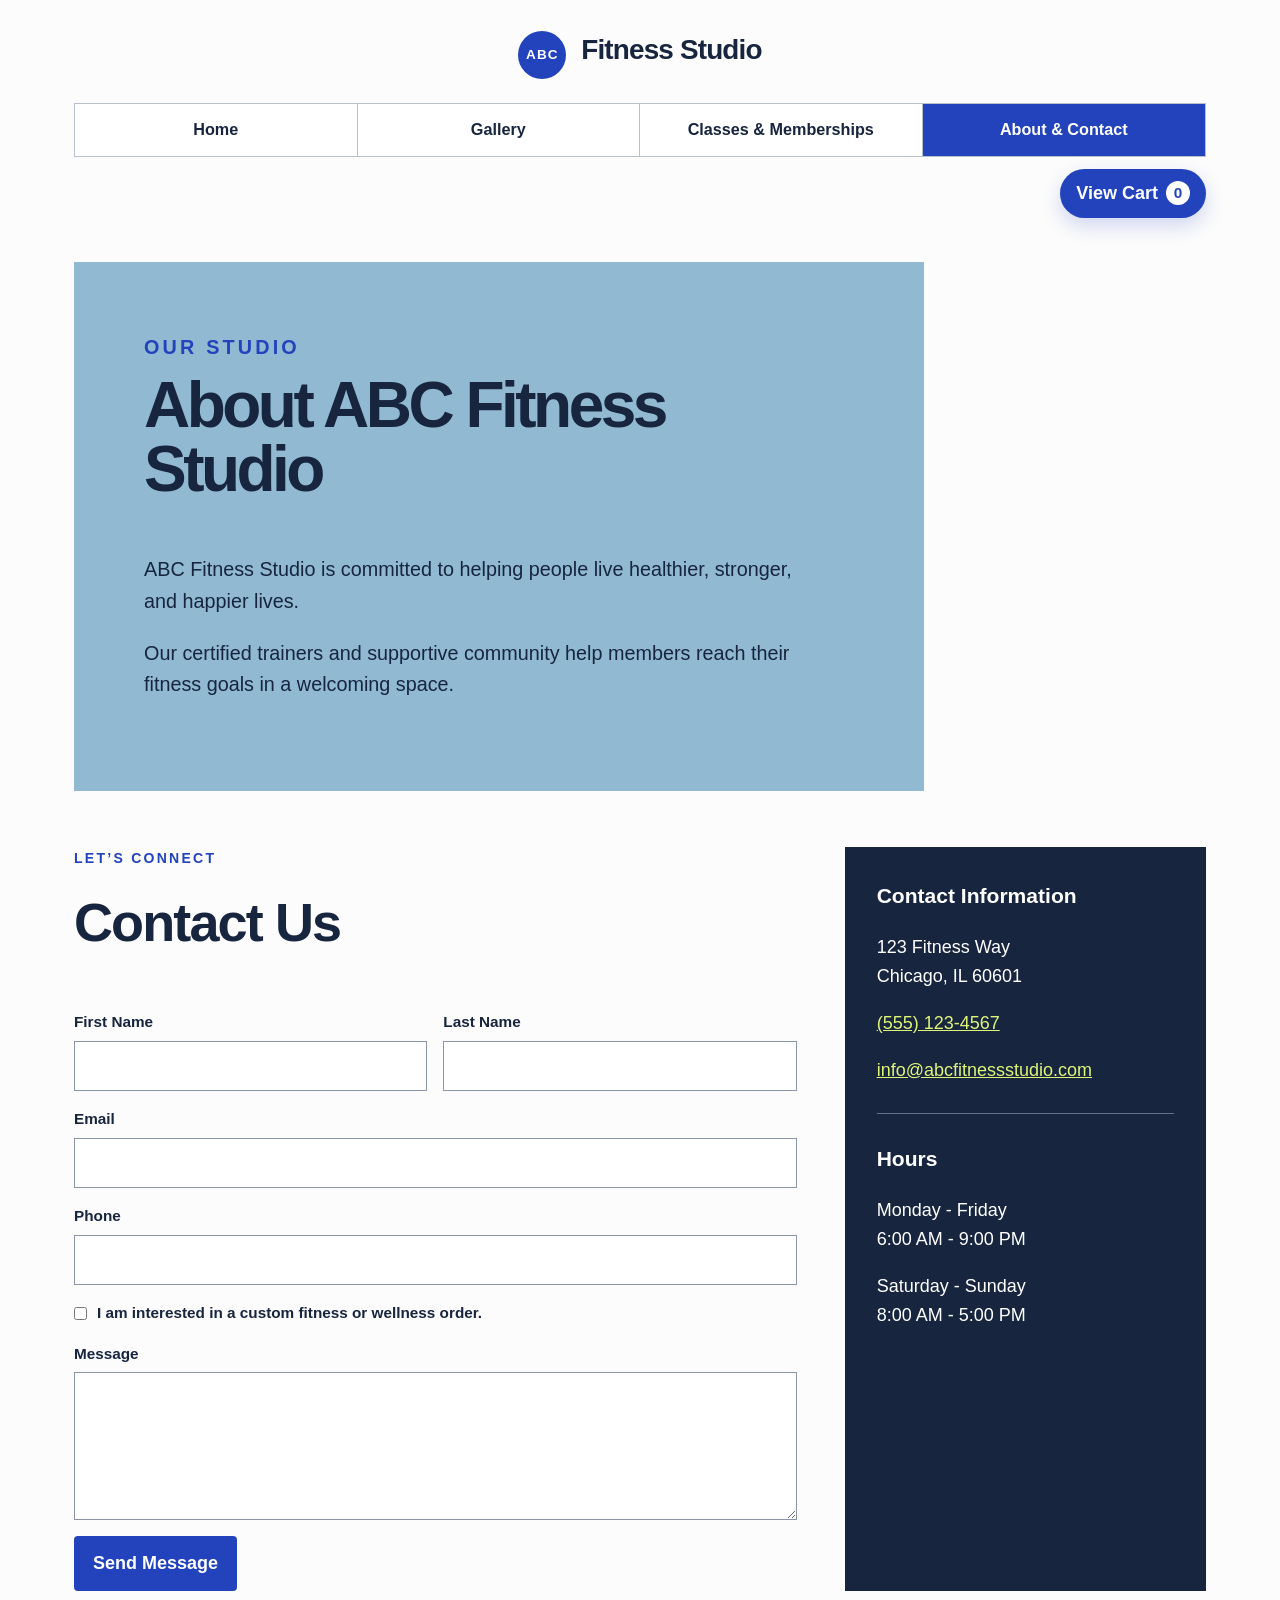
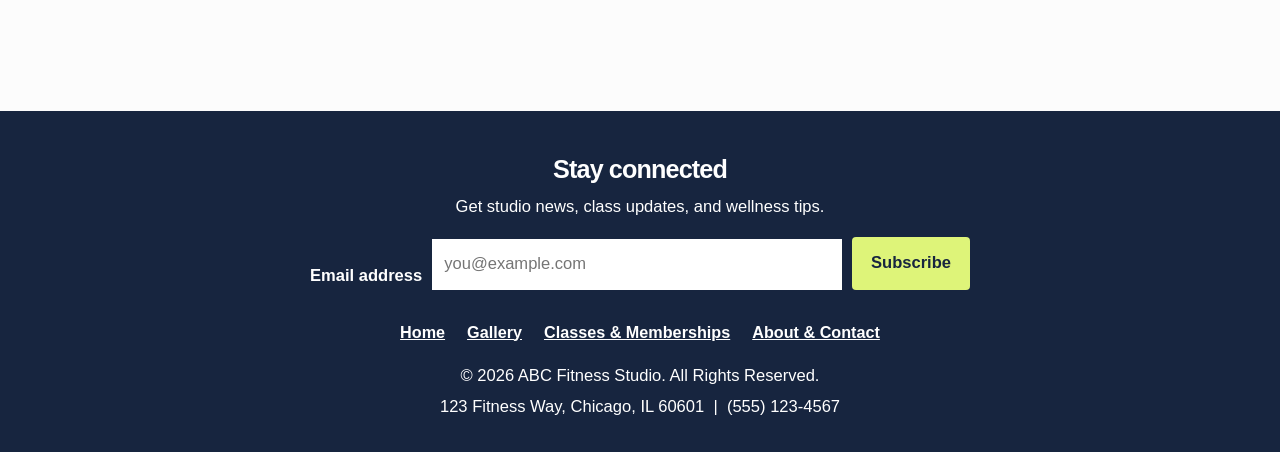
==== commit 2c889de1: "Add cart popup and top-right cart button" ====
--- a/about.html
+++ b/about.html
@@ -5,13 +5,16 @@
     <meta name="viewport" content="width=device-width, initial-scale=1.0">
     <meta name="color-scheme" content="light only">
     <title>ABC Fitness Studio | About &amp; Contact</title>
-    <link rel="stylesheet" href="css/styles.css?v=20260708-5">
-    <script src="js/script.js?v=20260708-1" defer></script>
+    <link rel="stylesheet" href="css/styles.css?v=20260713-1">
+    <script src="js/script.js?v=20260713-1" defer></script>
 </head>
 <body>
 <header class="site-header">
     <a class="brand" href="index.html" aria-label="ABC Fitness Studio home"><span class="brand-mark">ABC</span> Fitness Studio</a>
     <nav aria-label="Main navigation"><a href="index.html">Home</a><a href="gallery.html">Gallery</a><a href="memberships.html">Classes &amp; Memberships</a><a class="active" href="about.html">About &amp; Contact</a></nav>
+    <div class="header-tools">
+        <button id="view-cart" class="cart-button" type="button"><span class="cart-button-label">View Cart</span><span class="cart-count">0</span></button>
+    </div>
 </header>
 <main>
     <section class="about-intro">
@@ -35,5 +38,19 @@
     </section>
 </main>
 <footer><div class="subscribe"><h2>Stay connected</h2><p>Get studio news, class updates, and wellness tips.</p><div class="subscribe-controls"><label for="subscribe-email-about">Email address</label><input id="subscribe-email-about" type="email" placeholder="you@example.com"><button class="subscribe-button" type="button">Subscribe</button></div></div><nav class="footer-nav" aria-label="Footer navigation"><a href="index.html">Home</a><a href="gallery.html">Gallery</a><a href="memberships.html">Classes &amp; Memberships</a><a href="about.html">About &amp; Contact</a></nav><p>&copy; 2026 ABC Fitness Studio. All Rights Reserved.</p><p>123 Fitness Way, Chicago, IL 60601 &nbsp;|&nbsp; (555) 123-4567</p></footer>
+<div id="cart-modal" class="cart-modal" hidden>
+    <div class="cart-modal-content" role="dialog" aria-modal="true" aria-labelledby="cart-title">
+        <div class="cart-modal-header">
+            <h2 id="cart-title">Your Shopping Cart</h2>
+            <button id="close-cart" type="button">Close</button>
+        </div>
+        <ul id="cart-items"></ul>
+        <div class="cart-total" aria-live="polite"></div>
+        <div class="cart-actions-row">
+            <button id="clear-cart" type="button">Clear Cart</button>
+            <button id="process-order" type="button">Checkout</button>
+        </div>
+    </div>
+</div>
 </body>
 </html>
--- a/css/styles.css
+++ b/css/styles.css
@@ -3,13 +3,17 @@
 html { scroll-behavior:smooth; font-size:18px; background:var(--paper); }
 body { margin:0; color:var(--ink); background:var(--paper); font-family:Arial, Helvetica, sans-serif; line-height:1.6; text-rendering:optimizeLegibility; }
 a { color:inherit; }
-.site-header { max-width:1180px; margin:auto; padding:28px 24px 0; }
+.site-header { position:relative; max-width:1180px; margin:auto; padding:28px 24px 0; }
 .brand { display:block; width:max-content; margin:0 auto 24px; text-decoration:none; font-size:1.55rem; font-weight:800; letter-spacing:-.03em; }
 .brand-mark { display:inline-grid; place-items:center; width:48px; height:48px; margin-right:8px; color:white; background:var(--blue); border-radius:50%; font-size:.75rem; letter-spacing:.08em; }
 nav { display:grid; grid-template-columns:repeat(4,1fr); border:1px solid var(--line); background:white; }
 nav a { display:grid; place-items:center; min-height:52px; padding:8px; text-align:center; text-decoration:none; font-size:.9rem; font-weight:700; border-right:1px solid var(--line); }
 nav a:last-child { border-right:0; }
 nav a:hover, nav a:focus-visible, nav a.active { color:white; background:var(--blue); }
+.header-tools { display:flex; justify-content:flex-end; margin:12px 0 0; }
+.cart-button { display:inline-flex; align-items:center; gap:8px; border:0; border-radius:999px; padding:10px 16px; color:white; background:var(--blue); font:inherit; font-weight:800; box-shadow:0 8px 20px rgba(35,67,189,.2); }
+.cart-button:hover,.cart-button:focus-visible { filter:brightness(.95); transform:translateY(-1px); }
+.cart-count { display:inline-grid; place-items:center; min-width:24px; height:24px; padding:0 7px; border-radius:999px; background:white; color:var(--blue); font-size:.85rem; }
 main { max-width:1180px; margin:auto; padding:44px 24px 64px; }
 section { margin-bottom:56px; }
 h1,h2,h3,p { margin-top:0; }
@@ -29,7 +33,6 @@
 table { width:100%; border-collapse:separate; border-spacing:16px; table-layout:fixed; }
 td { padding:24px; vertical-align:top; background:white; border:1px solid var(--line); }
 .gallery-intro { max-width:900px; margin:26px 0 38px; padding:28px 32px; background:var(--lime); border-left:6px solid var(--blue); }.gallery-intro h2 { margin-bottom:12px; font-size:1.7rem; }.gallery-intro p:last-child { margin-bottom:0; }
-.cart-actions { display:flex; justify-content:flex-end; gap:12px; margin:0 16px 8px; }.cart-actions #clear-cart { color:var(--ink); background:var(--sky); }.cart-actions #process-order { color:var(--ink); background:var(--lime); }
 .product-grid td { text-align:center; }.product-grid h2 { font-size:1.08rem; }.product-grid img { width:100%; aspect-ratio:4/3; object-fit:cover; margin:8px 0 16px; background:#eef2f7; }.item-description { min-height:78px; color:#35425b; font-size:1rem; line-height:1.55; }
 .class-grid td { text-align:center; }.class-grid h3 { min-height:48px; }.class-grid button { margin-top:12px; }
 .memberships-section { padding-top:48px; border-top:1px solid var(--line); }.memberships-section>h2 { text-align:center; }
@@ -40,12 +43,24 @@
 form label { display:block; margin-bottom:16px; font-size:.85rem; font-weight:800; }.form-row { display:grid; grid-template-columns:1fr 1fr; gap:16px; }
 input,textarea { display:block; width:100%; margin-top:6px; padding:12px; color:var(--ink); background:white; border:1px solid #8a95a8; font:inherit; }.contact-card { padding:32px; background:var(--ink); color:white; }.contact-card a { color:var(--lime); }.contact-card hr { margin:28px 0; border:0; border-top:1px solid #62708a; }
 .checkbox-label { display:flex; align-items:center; gap:10px; }.checkbox-label input { width:auto; margin:0; }
+.cart-modal { position:fixed; inset:0; background:rgba(0,0,0,0.45); display:flex; justify-content:flex-end; z-index:1000; }
+.cart-modal[hidden] { display:none !important; }
+.cart-modal-content { width:min(100%, 400px); height:100%; padding:24px; background:white; box-shadow:-4px 0 12px rgba(0,0,0,0.16); overflow-y:auto; display:flex; flex-direction:column; }
+.cart-modal-header { display:flex; justify-content:space-between; align-items:center; gap:12px; margin-bottom:16px; }
+.cart-modal-content h2 { margin:0; font-size:1.5rem; }
+#cart-items { list-style:none; padding:0; margin:0 0 20px; flex-grow:1; }
+#cart-items li { padding:12px; background:#f5f7fa; margin-bottom:8px; border-radius:4px; display:flex; justify-content:space-between; align-items:center; gap:12px; }
+.cart-total { margin:8px 0 16px; padding-top:12px; border-top:2px solid var(--line); font-size:1.1rem; font-weight:800; }
+.cart-actions-row { display:grid; grid-template-columns:1fr 1fr; gap:10px; }
+.cart-actions-row button { width:100%; margin-top:0; }
+#close-cart { background:var(--sky); color:var(--ink); }
 footer { padding:38px 20px 28px; text-align:center; color:white; background:var(--ink); font-size:.92rem; } footer p { margin:4px; }.subscribe { max-width:660px; margin:0 auto 30px; }.subscribe h2 { margin-bottom:4px; color:white; font-size:1.4rem; }.subscribe>p { margin-bottom:14px; color:white; }.subscribe-controls { display:grid; grid-template-columns:auto minmax(220px,1fr) auto; align-items:end; gap:10px; }.subscribe-controls label { color:white; text-align:left; font-weight:700; }.subscribe-controls input { margin:5px 0 0; border:0; }.subscribe-controls button { min-height:48px; color:var(--ink); background:var(--lime); }.footer-nav { display:flex; justify-content:center; gap:22px; max-width:760px; margin:0 auto 18px; border:0; background:transparent; }.footer-nav a { min-height:auto; padding:0; border:0; color:white; font-size:.9rem; text-decoration:underline; }.footer-nav a:hover,.footer-nav a:focus-visible { color:var(--lime); background:transparent; }
 @media (max-width:760px) {
     .site-header { padding-inline:14px; } nav { grid-template-columns:1fr 1fr; } nav a:nth-child(2) { border-right:0; } nav a:nth-child(-n+2) { border-bottom:1px solid var(--line); }
+    .header-tools { justify-content:center; margin-top:16px; }
     main { padding-inline:14px; }.hero { padding:54px 26px; border-radius:0 0 45px 0; }.service-grid { grid-template-columns:1fr 1fr; }
     table,tbody,tr,td { display:block; }.product-grid tr,.class-grid tr { display:grid; grid-template-columns:1fr 1fr; }.product-grid td,.class-grid td { margin:8px; }.plan-grid td { margin-bottom:16px; }
     .contact-section { grid-template-columns:1fr; }.about-intro { padding:42px 25px; }.benefits ul { columns:1; }
     .subscribe-controls { grid-template-columns:1fr; }.subscribe-controls button { width:100%; }.footer-nav { display:flex; flex-wrap:wrap; grid-template-columns:none; }.footer-nav a,.footer-nav a:nth-child(-n+2) { border:0; }
 }
-@media (max-width:480px) { html { font-size:17px; }.service-grid,.product-grid tr,.class-grid tr,.form-row { grid-template-columns:1fr; } .brand { font-size:1.25rem; } }
+@media (max-width:480px) { html { font-size:17px; }.service-grid,.product-grid tr,.class-grid tr,.form-row,.cart-actions-row { grid-template-columns:1fr; } .brand { font-size:1.25rem; } }
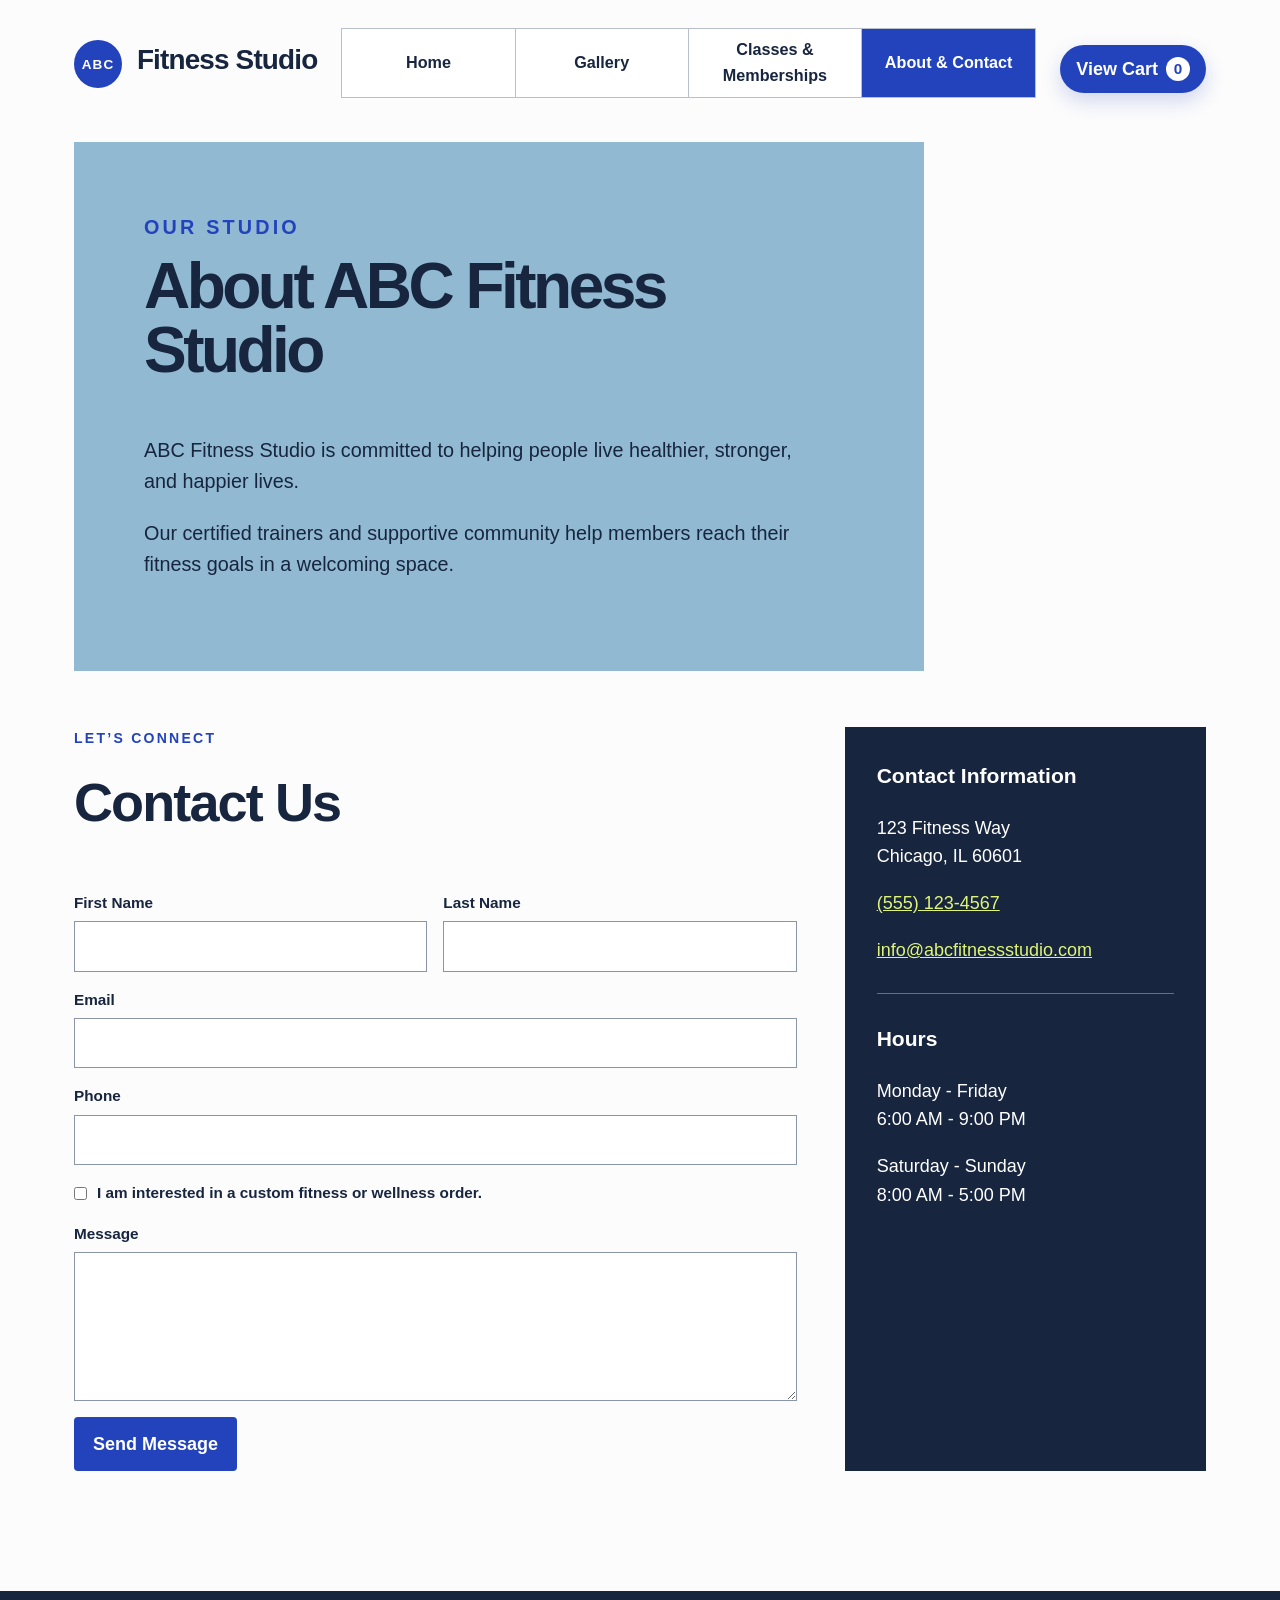
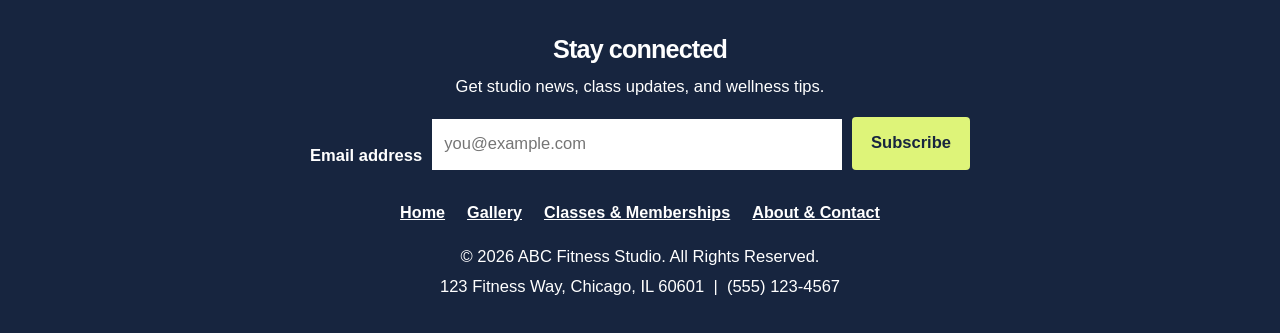
==== commit af435afe: "Save About page custom order info to localStorage" ====
--- a/about.html
+++ b/about.html
@@ -26,11 +26,11 @@
         <div>
             <p class="eyebrow">Let’s connect</p><h2 id="contact-title">Contact Us</h2>
             <form id="contact-form" action="#" method="post">
-                <div class="form-row"><label>First Name<input type="text" name="first-name" autocomplete="given-name" required></label><label>Last Name<input type="text" name="last-name" autocomplete="family-name" required></label></div>
-                <label>Email<input type="email" name="email" autocomplete="email" required></label>
-                <label>Phone<input type="tel" name="phone" autocomplete="tel"></label>
-                <label class="checkbox-label"><input type="checkbox" name="custom-order"> I am interested in a custom fitness or wellness order.</label>
-                <label>Message<textarea name="message" rows="5" required></textarea></label>
+                <div class="form-row"><label for="first-name">First Name<input id="first-name" type="text" name="first-name" autocomplete="given-name" required></label><label for="last-name">Last Name<input id="last-name" type="text" name="last-name" autocomplete="family-name" required></label></div>
+                <label for="email">Email<input id="email" type="email" name="email" autocomplete="email" required></label>
+                <label for="phone">Phone<input id="phone" type="tel" name="phone" autocomplete="tel"></label>
+                <label class="checkbox-label" for="custom-order"><input id="custom-order" type="checkbox" name="custom-order"> I am interested in a custom fitness or wellness order.</label>
+                <label for="message">Message<textarea id="message" name="message" rows="5" required></textarea></label>
                 <button type="submit">Send Message</button>
             </form>
         </div>
--- a/css/styles.css
+++ b/css/styles.css
@@ -3,10 +3,10 @@
 html { scroll-behavior:smooth; font-size:18px; background:var(--paper); }
 body { margin:0; color:var(--ink); background:var(--paper); font-family:Arial, Helvetica, sans-serif; line-height:1.6; text-rendering:optimizeLegibility; }
 a { color:inherit; }
-.site-header { position:relative; max-width:1180px; margin:auto; padding:28px 24px 0; }
-.brand { display:block; width:max-content; margin:0 auto 24px; text-decoration:none; font-size:1.55rem; font-weight:800; letter-spacing:-.03em; }
+.site-header { position:relative; max-width:1180px; margin:auto; padding:28px 24px 0; display:grid; grid-template-columns:auto 1fr auto; align-items:center; column-gap:24px; }
+.brand { display:block; width:max-content; margin:0; text-decoration:none; font-size:1.55rem; font-weight:800; letter-spacing:-.03em; }
 .brand-mark { display:inline-grid; place-items:center; width:48px; height:48px; margin-right:8px; color:white; background:var(--blue); border-radius:50%; font-size:.75rem; letter-spacing:.08em; }
-nav { display:grid; grid-template-columns:repeat(4,1fr); border:1px solid var(--line); background:white; }
+nav { display:grid; grid-template-columns:repeat(4,1fr); border:1px solid var(--line); background:white; width:100%; }
 nav a { display:grid; place-items:center; min-height:52px; padding:8px; text-align:center; text-decoration:none; font-size:.9rem; font-weight:700; border-right:1px solid var(--line); }
 nav a:last-child { border-right:0; }
 nav a:hover, nav a:focus-visible, nav a.active { color:white; background:var(--blue); }
